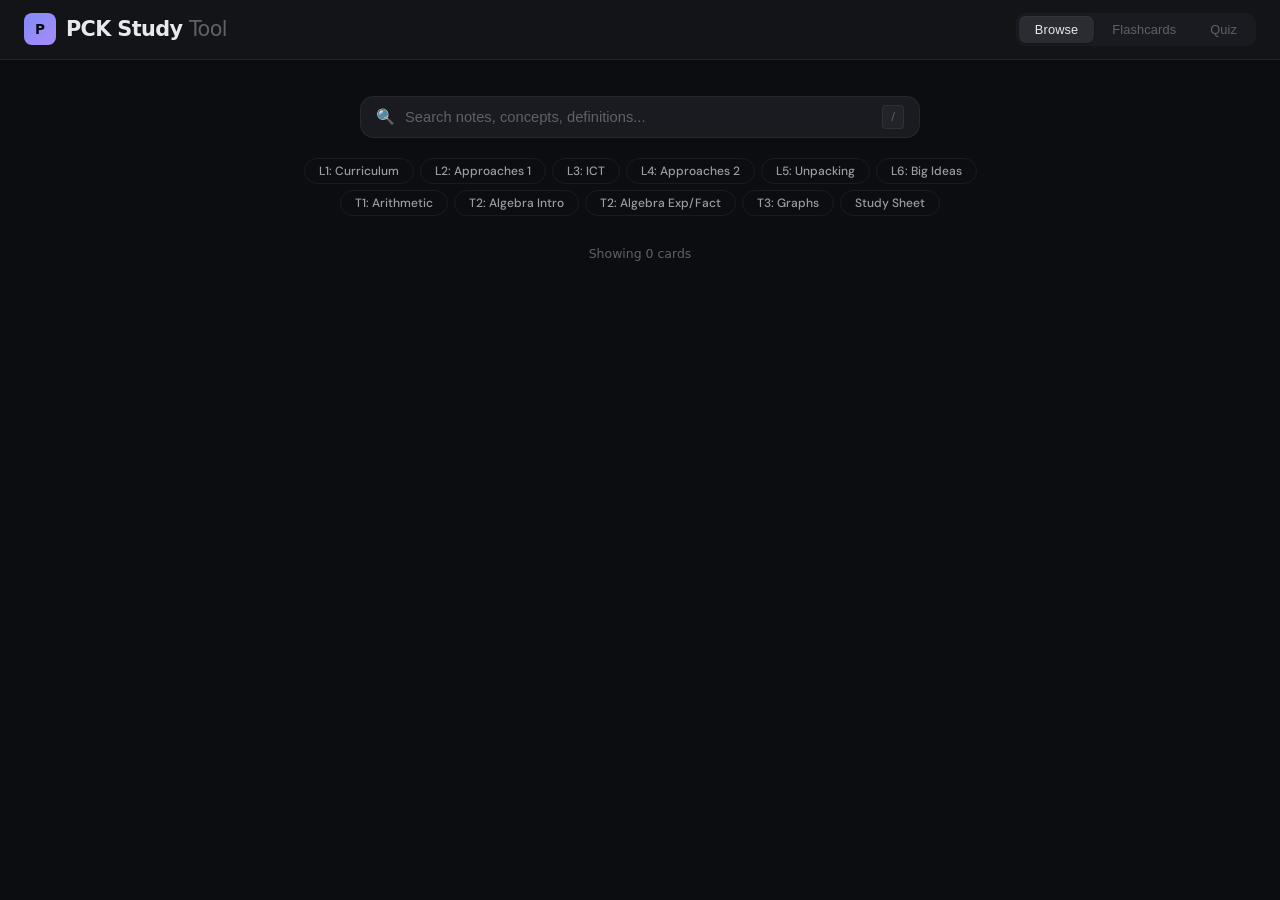
==== index.html @ 4c43a8db "Split mockup into file structure with app logic" ====
<!DOCTYPE html>
<html lang="en">
<head>
<meta charset="UTF-8">
<meta name="viewport" content="width=device-width, initial-scale=1.0">
<title>PCK Study Tool</title>
<link rel="preconnect" href="https://fonts.googleapis.com">
<link href="https://fonts.googleapis.com/css2?family=DM+Sans:opsz,wght@9..40,400;9..40,500;9..40,600&display=swap" rel="stylesheet">
<link rel="stylesheet" href="css/style.css">
</head>
<body>

<!-- NAV BAR -->
<nav class="nav">
  <div class="nav-title">
    <div class="logo-mark">P</div>
    <div class="title-text">PCK Study <span>Tool</span></div>
  </div>
  <div class="nav-tabs">
    <button class="nav-tab active" data-mode="browse">Browse</button>
    <button class="nav-tab" data-mode="flashcards">Flashcards</button>
    <button class="nav-tab" data-mode="quiz">Quiz</button>
  </div>
</nav>

<!-- MODE 1: BROWSE — Card Wall -->
<div id="mode-browse" class="browse active">
  <div class="search-wrap">
    <span class="search-icon">&#x1F50D;</span>
    <input type="text" class="search-input" id="browse-search" placeholder="Search notes, concepts, definitions...">
    <span class="search-hint">/</span>
  </div>

  <!-- Chapter tags -->
  <div class="tag-bar" id="chapter-tags"></div>
  <!-- Type tags -->
  <div class="tag-bar" id="type-tags"></div>

  <div class="results-count" id="results-count"></div>

  <div class="card-grid" id="card-grid"></div>
</div>

<!-- MODE 2: FLASHCARDS -->
<div id="mode-flashcards" class="flashcards">
  <div class="fc-header">
    <div class="fc-controls">
      <select id="fc-topic-filter">
        <option value="all">All Topics</option>
      </select>
      <span class="fc-counter" id="fc-counter"></span>
      <button class="btn-ghost" id="fc-shuffle">Shuffle</button>
    </div>
    <div class="fc-progress-bar"><div class="fc-progress-fill" id="fc-progress"></div></div>
  </div>

  <div class="fc-card" id="fc-card">
    <div class="fc-topic-tag" id="fc-topic-tag"></div>
    <div class="fc-front-text" id="fc-front"></div>
    <div class="fc-hint">click to flip</div>
    <div class="fc-back-text" id="fc-back"></div>
  </div>

  <div class="fc-nav">
    <button class="btn-secondary" id="fc-prev">&larr; Prev</button>
    <button class="btn-primary" id="fc-next">Next &rarr;</button>
  </div>
</div>

<!-- MODE 3: QUIZ -->
<div id="mode-quiz" class="quiz">
  <div class="quiz-header">
    <div class="quiz-controls">
      <select id="quiz-topic-filter">
        <option value="all">All Topics</option>
      </select>
      <span class="quiz-counter" id="quiz-counter"></span>
    </div>
    <div class="quiz-progress-bar"><div class="quiz-progress-fill" id="quiz-progress"></div></div>
  </div>

  <div id="quiz-area"></div>
</div>

<script src="js/notes-data.js"></script>
<script src="js/flashcard-data.js"></script>
<script src="js/quiz-data.js"></script>
<script src="js/app.js"></script>

</body>
</html>
---- css/style.css ----
:root {
  /* ── Surfaces (layered elevation) ── */
  --bg:            #0C0D10;
  --surface-0:     #131417;
  --surface-1:     #1A1B20;
  --surface-2:     #222329;
  --surface-3:     #2A2B33;

  /* ── Text ── */
  --text:          #E8E9ED;
  --text-secondary:#9B9DA5;
  --text-tertiary: #5F616A;

  /* ── Accent (soft indigo) ── */
  --accent:        #818CF8;
  --accent-dim:    rgba(129, 140, 248, 0.12);
  --accent-mid:    rgba(129, 140, 248, 0.25);
  --accent-glow:   rgba(129, 140, 248, 0.06);

  /* ── Semantic ── */
  --correct:       #34D399;
  --correct-dim:   rgba(52, 211, 153, 0.12);
  --wrong:         #F87171;
  --wrong-dim:     rgba(248, 113, 113, 0.12);
  --close:         #FBBF24;
  --close-dim:     rgba(251, 191, 36, 0.10);

  /* ── Borders ── */
  --border:        rgba(255, 255, 255, 0.06);
  --border-subtle: rgba(255, 255, 255, 0.04);

  /* ── Radius ── */
  --r-sm: 6px;
  --r-md: 10px;
  --r-lg: 14px;
}

* { margin: 0; padding: 0; box-sizing: border-box; }

body {
  font-family: -apple-system, BlinkMacSystemFont, "Segoe UI", system-ui, sans-serif;
  font-size: 15px;
  line-height: 1.6;
  color: var(--text);
  background: var(--bg);
  -webkit-font-smoothing: antialiased;
  -moz-osx-font-smoothing: grayscale;
}

::selection {
  background: var(--accent-mid);
  color: #fff;
}

/* ════════════════════════════════════════════ */
/* NAV                                          */
/* ════════════════════════════════════════════ */
.nav {
  height: 60px;
  background: var(--surface-0);
  border-bottom: 1px solid var(--border);
  display: flex;
  align-items: center;
  justify-content: space-between;
  padding: 0 24px;
  position: sticky;
  top: 0;
  z-index: 100;
  backdrop-filter: blur(12px);
  -webkit-backdrop-filter: blur(12px);
}
.nav-title {
  font-size: 1.3rem;
  font-weight: 700;
  color: var(--text);
  letter-spacing: -0.03em;
  display: flex;
  align-items: center;
  gap: 10px;
}
.nav-title .logo-mark {
  display: inline-flex;
  align-items: center;
  justify-content: center;
  width: 32px;
  height: 32px;
  background: linear-gradient(135deg, var(--accent), #A78BFA);
  border-radius: 8px;
  font-size: 0.85rem;
  font-weight: 700;
  color: #0C0D10;
  letter-spacing: 0;
  flex-shrink: 0;
}
.nav-title .title-text {
  color: var(--text);
}
.nav-title .title-text span {
  color: var(--text-tertiary);
  font-weight: 500;
}
.nav-tabs {
  display: flex;
  gap: 2px;
  background: var(--surface-1);
  border-radius: var(--r-md);
  padding: 3px;
}
.nav-tab {
  background: none;
  border: none;
  padding: 6px 16px;
  font-size: 0.8rem;
  font-weight: 500;
  color: var(--text-tertiary);
  cursor: pointer;
  border-radius: 7px;
  transition: all 0.2s ease;
  letter-spacing: 0.01em;
}
.nav-tab:hover {
  color: var(--text-secondary);
  background: var(--surface-2);
}
.nav-tab.active {
  color: var(--text);
  background: var(--surface-3);
  box-shadow: 0 1px 2px rgba(0,0,0,0.3), inset 0 1px 0 rgba(255,255,255,0.04);
}

/* ════════════════════════════════════════════ */
/* BROWSE — Card Wall                           */
/* ════════════════════════════════════════════ */
.browse {
  display: none;
  flex-direction: column;
  align-items: center;
  min-height: calc(100vh - 60px);
  overflow-y: auto;
  padding: 36px 24px 60px;
}
.browse.active { display: flex; }

/* Search */
.search-wrap {
  width: 100%;
  max-width: 560px;
  position: relative;
  margin-bottom: 20px;
}
.search-icon {
  position: absolute;
  left: 16px;
  top: 50%;
  transform: translateY(-50%);
  color: var(--text-tertiary);
  pointer-events: none;
  font-size: 0.95rem;
}
.search-input {
  width: 100%;
  padding: 12px 16px 12px 44px;
  background: var(--surface-1);
  border: 1px solid var(--border);
  border-radius: 14px;
  font-size: 0.92rem;
  color: var(--text);
  transition: border-color 0.2s, box-shadow 0.2s;
}
.search-input::placeholder { color: var(--text-tertiary); }
.search-input:focus {
  outline: none;
  border-color: var(--accent-mid);
  box-shadow: 0 0 0 3px var(--accent-dim), 0 4px 24px rgba(0,0,0,0.2);
}
.search-hint {
  position: absolute;
  right: 16px;
  top: 50%;
  transform: translateY(-50%);
  font-size: 0.7rem;
  color: var(--text-tertiary);
  background: var(--surface-2);
  padding: 2px 8px;
  border-radius: 4px;
  border: 1px solid var(--border);
  pointer-events: none;
}

/* Tag filters */
.tag-bar {
  display: flex;
  gap: 6px;
  flex-wrap: wrap;
  justify-content: center;
  max-width: 700px;
  margin-bottom: 8px;
}
.tag-pill {
  padding: 4px 14px;
  border-radius: 20px;
  font-family: 'DM Sans', -apple-system, BlinkMacSystemFont, "Segoe UI", system-ui, sans-serif;
  font-size: 0.75rem;
  font-weight: 500;
  cursor: pointer;
  transition: all 0.15s;
  border: 1px solid var(--border);
  background: transparent;
  color: var(--text-secondary);
}
.tag-pill:hover {
  border-color: rgba(255,255,255,0.12);
  background: var(--surface-2);
  color: var(--text);
}
.tag-pill.active {
  border-color: transparent;
}
/* Topic tag colors */
.tag-pill[data-color="indigo"].active  { background: rgba(129,140,248,0.15); color: #A5B4FC; border-color: rgba(129,140,248,0.3); }
.tag-pill[data-color="cyan"].active    { background: rgba(34,211,238,0.12);  color: #67E8F9; border-color: rgba(34,211,238,0.3); }
.tag-pill[data-color="amber"].active   { background: rgba(251,191,36,0.1);   color: #FCD34D; border-color: rgba(251,191,36,0.3); }
.tag-pill[data-color="rose"].active    { background: rgba(251,113,133,0.12); color: #FDA4AF; border-color: rgba(251,113,133,0.3); }
.tag-pill[data-color="emerald"].active { background: rgba(52,211,153,0.12);  color: #6EE7B7; border-color: rgba(52,211,153,0.3); }
.tag-pill[data-color="violet"].active  { background: rgba(167,139,250,0.12); color: #C4B5FD; border-color: rgba(167,139,250,0.3); }
.tag-pill[data-color="orange"].active  { background: rgba(251,146,60,0.12);  color: #FDBA74; border-color: rgba(251,146,60,0.3); }
.tag-pill[data-color="teal"].active    { background: rgba(45,212,191,0.12);  color: #5EEAD4; border-color: rgba(45,212,191,0.3); }
.tag-pill[data-color="pink"].active    { background: rgba(244,114,182,0.12); color: #F9A8D4; border-color: rgba(244,114,182,0.3); }
.tag-pill[data-color="sky"].active     { background: rgba(56,189,248,0.12);  color: #7DD3FC; border-color: rgba(56,189,248,0.3); }
.tag-pill[data-color="slate"].active   { background: rgba(148,163,184,0.12); color: #CBD5E1; border-color: rgba(148,163,184,0.3); }
/* Type tag colors (neutral) */
.tag-pill[data-type].active {
  background: var(--surface-3);
  color: var(--text);
  border-color: rgba(255,255,255,0.1);
}

.results-count {
  font-size: 0.78rem;
  color: var(--text-tertiary);
  margin: 12px 0 20px;
  text-align: center;
}

/* Card grid — masonry bento (uniform width, variable height) */
.card-grid {
  columns: 2;
  column-gap: 16px;
  width: 100%;
  max-width: 900px;
}
.card-grid .browse-card {
  break-inside: avoid;
  margin-bottom: 16px;
}

@media (max-width: 640px) {
  .card-grid { columns: 1; }
}
@media (min-width: 1100px) {
  .card-grid { columns: 3; max-width: 1100px; }
}

/* Base card */
.browse-card {
  background: var(--surface-1);
  border: 1px solid var(--border);
  border-radius: 14px;
  overflow: hidden;
  transition: all 0.2s ease;
  cursor: default;
}
.browse-card:hover {
  border-color: rgba(255,255,255,0.1);
  box-shadow: 0 4px 20px rgba(0,0,0,0.25);
  transform: translateY(-2px);
}

/* Colored title bar */
.card-header {
  display: flex;
  align-items: center;
  justify-content: space-between;
  gap: 8px;
  padding: 10px 18px;
}
.card-header-title {
  font-family: 'DM Sans', -apple-system, BlinkMacSystemFont, "Segoe UI", system-ui, sans-serif;
  font-size: 0.82rem;
  font-weight: 600;
  line-height: 1.3;
  letter-spacing: -0.01em;
}
.card-header-type {
  font-family: 'DM Sans', -apple-system, BlinkMacSystemFont, "Segoe UI", system-ui, sans-serif;
  font-size: 0.6rem;
  font-weight: 600;
  text-transform: uppercase;
  letter-spacing: 0.05em;
  white-space: nowrap;
  opacity: 0.7;
}

/* Topic header colors */
.card-header.hdr-indigo  { background: rgba(129,140,248,0.12); }
.card-header.hdr-indigo .card-header-title  { color: #C7D2FE; }
.card-header.hdr-indigo .card-header-type   { color: #A5B4FC; }

.card-header.hdr-cyan    { background: rgba(34,211,238,0.10); }
.card-header.hdr-cyan .card-header-title    { color: #CFFAFE; }
.card-header.hdr-cyan .card-header-type     { color: #67E8F9; }

.card-header.hdr-amber   { background: rgba(251,191,36,0.08); }
.card-header.hdr-amber .card-header-title   { color: #FEF3C7; }
.card-header.hdr-amber .card-header-type    { color: #FCD34D; }

.card-header.hdr-rose    { background: rgba(251,113,133,0.10); }
.card-header.hdr-rose .card-header-title    { color: #FFE4E6; }
.card-header.hdr-rose .card-header-type     { color: #FDA4AF; }

.card-header.hdr-emerald { background: rgba(52,211,153,0.10); }
.card-header.hdr-emerald .card-header-title { color: #D1FAE5; }
.card-header.hdr-emerald .card-header-type  { color: #6EE7B7; }

.card-header.hdr-violet  { background: rgba(167,139,250,0.10); }
.card-header.hdr-violet .card-header-title  { color: #EDE9FE; }
.card-header.hdr-violet .card-header-type   { color: #C4B5FD; }

.card-header.hdr-orange  { background: rgba(251,146,60,0.10); }
.card-header.hdr-orange .card-header-title  { color: #FED7AA; }
.card-header.hdr-orange .card-header-type   { color: #FDBA74; }

.card-header.hdr-teal    { background: rgba(45,212,191,0.10); }
.card-header.hdr-teal .card-header-title    { color: #CCFBF1; }
.card-header.hdr-teal .card-header-type     { color: #5EEAD4; }

.card-header.hdr-pink    { background: rgba(244,114,182,0.10); }
.card-header.hdr-pink .card-header-title    { color: #FCE7F3; }
.card-header.hdr-pink .card-header-type     { color: #F9A8D4; }

.card-header.hdr-sky     { background: rgba(56,189,248,0.10); }
.card-header.hdr-sky .card-header-title     { color: #E0F2FE; }
.card-header.hdr-sky .card-header-type      { color: #7DD3FC; }

.card-header.hdr-slate   { background: rgba(148,163,184,0.08); }
.card-header.hdr-slate .card-header-title   { color: #E2E8F0; }
.card-header.hdr-slate .card-header-type    { color: #CBD5E1; }

/* Card body area */
.card-content {
  padding: 16px 18px 18px;
}

/* Card body text */
.card-body {
  font-size: 0.84rem;
  color: var(--text-secondary);
  line-height: 1.65;
}
.card-body strong { color: var(--text); }

/* ── Card type: Definition ── */
.card-term {
  font-size: 0.84rem;
  color: var(--text-secondary);
  line-height: 1.65;
}
.card-term strong { color: var(--text); }

/* ── Card type: Comparison ── */
.card-comparison {
  display: grid;
  grid-template-columns: 1fr 1fr;
  gap: 0;
  margin-top: 10px;
  border: 1px solid var(--border);
  border-radius: var(--r-sm);
  overflow: hidden;
}
.card-compare-col {
  padding: 12px;
  font-size: 0.8rem;
  color: var(--text-secondary);
  line-height: 1.5;
}
.card-compare-col:first-child {
  border-right: 1px solid var(--border);
}
.card-compare-label {
  font-size: 0.68rem;
  font-weight: 600;
  text-transform: uppercase;
  letter-spacing: 0.05em;
  margin-bottom: 6px;
}

/* ── Card type: List ── */
.card-list {
  list-style: none;
  margin: 0;
  padding: 0;
}
.card-list li {
  font-size: 0.84rem;
  color: var(--text-secondary);
  line-height: 1.5;
  padding: 5px 0 5px 16px;
  position: relative;
}
.card-list li::before {
  content: '';
  position: absolute;
  left: 0;
  top: 12px;
  width: 5px;
  height: 5px;
  border-radius: 50%;
  background: var(--text-tertiary);
}
.card-list li strong { color: var(--text); }

/* ── Card type: Table ── */
.card-table {
  width: 100%;
  border-collapse: separate;
  border-spacing: 0;
  border: 1px solid var(--border);
  border-radius: var(--r-sm);
  overflow: hidden;
  margin-top: 10px;
}
.card-table th, .card-table td {
  padding: 8px 12px;
  font-size: 0.78rem;
  text-align: left;
  border-bottom: 1px solid var(--border);
}
.card-table th {
  background: var(--surface-2);
  color: var(--text);
  font-weight: 600;
  font-size: 0.7rem;
  text-transform: uppercase;
  letter-spacing: 0.04em;
}
.card-table td {
  color: var(--text-secondary);
  background: var(--surface-1);
}
.card-table tr:last-child td { border-bottom: none; }

/* ── Card type: Misconception ── */
.card-misconception-label {
  font-size: 0.7rem;
  font-weight: 600;
  text-transform: uppercase;
  letter-spacing: 0.05em;
  color: var(--wrong);
  margin-bottom: 8px;
}
.card-correction {
  margin-top: 10px;
  padding-top: 10px;
  border-top: 1px solid var(--border);
  font-size: 0.84rem;
  color: var(--correct);
  line-height: 1.5;
}
.card-correction::before {
  content: 'Actually: ';
  font-weight: 600;
}

@media (max-width: 640px) {
  .card-comparison { grid-template-columns: 1fr; }
  .card-compare-col:first-child { border-right: none; border-bottom: 1px solid var(--border); }
}

/* ════════════════════════════════════════════ */
/* FLASHCARDS                                   */
/* ════════════════════════════════════════════ */
.flashcards {
  display: none;
  flex-direction: column;
  align-items: center;
  padding: 48px 24px;
  min-height: calc(100vh - 60px);
  background: radial-gradient(ellipse 80% 50% at 50% -10%, rgba(129, 140, 248, 0.06), transparent);
}
.flashcards.active { display: flex; }

.fc-header {
  width: 100%;
  max-width: 520px;
  margin-bottom: 32px;
}
.fc-controls {
  display: flex;
  align-items: center;
  justify-content: space-between;
  width: 100%;
  gap: 12px;
  margin-bottom: 12px;
}
.fc-progress-bar {
  width: 100%;
  height: 3px;
  background: var(--surface-2);
  border-radius: 3px;
  overflow: hidden;
}
.fc-progress-fill {
  height: 100%;
  width: 0%;
  background: linear-gradient(90deg, var(--accent), #A78BFA);
  border-radius: 3px;
  transition: width 0.3s ease;
}

/* Shared form controls */
select, .quiz-sa-input {
  appearance: none;
  -webkit-appearance: none;
  padding: 7px 32px 7px 12px;
  border: 1px solid var(--border);
  border-radius: var(--r-sm);
  font-size: 0.82rem;
  color: var(--text-secondary);
  background: var(--surface-1);
  background-image: url("data:image/svg+xml,%3Csvg width='10' height='6' viewBox='0 0 10 6' fill='none' xmlns='http://www.w3.org/2000/svg'%3E%3Cpath d='M1 1L5 5L9 1' stroke='%235F616A' stroke-width='1.5' stroke-linecap='round' stroke-linejoin='round'/%3E%3C/svg%3E");
  background-repeat: no-repeat;
  background-position: right 10px center;
  cursor: pointer;
  transition: border-color 0.15s;
}
select:hover, select:focus { border-color: var(--accent-mid); outline: none; }

.fc-counter {
  font-size: 0.8rem;
  color: var(--text-tertiary);
  font-variant-numeric: tabular-nums;
}

.btn-ghost {
  background: transparent;
  color: var(--text-secondary);
  border: 1px solid var(--border);
  padding: 6px 16px;
  border-radius: 20px;
  font-size: 0.78rem;
  font-weight: 500;
  cursor: pointer;
  transition: all 0.15s;
}
.btn-ghost:hover {
  color: var(--text);
  border-color: rgba(255,255,255,0.12);
  background: var(--surface-2);
}

.fc-card {
  width: 100%;
  max-width: 520px;
  min-height: 280px;
  background: linear-gradient(145deg, var(--surface-1) 0%, var(--surface-2) 100%);
  border: 1px solid var(--border);
  border-radius: 18px;
  box-shadow:
    0 8px 32px rgba(0,0,0,0.35),
    0 0 0 1px rgba(255,255,255,0.03) inset;
  display: flex;
  flex-direction: column;
  align-items: center;
  justify-content: center;
  padding: 48px 36px;
  cursor: pointer;
  transition: all 0.25s ease;
  position: relative;
  overflow: hidden;
}
.fc-card::before {
  content: '';
  position: absolute;
  top: 0;
  left: 0;
  right: 0;
  height: 1px;
  background: linear-gradient(90deg, transparent, rgba(129, 140, 248, 0.3), transparent);
  opacity: 0;
  transition: opacity 0.25s;
}
.fc-card:hover::before { opacity: 1; }
.fc-card:hover {
  border-color: rgba(129, 140, 248, 0.2);
  box-shadow:
    0 12px 48px rgba(0,0,0,0.4),
    0 0 80px rgba(129, 140, 248, 0.05),
    0 0 0 1px rgba(129, 140, 248, 0.08) inset;
  transform: translateY(-2px);
}
.fc-topic-tag {
  position: absolute;
  top: 18px;
  left: 24px;
  font-size: 0.65rem;
  font-weight: 600;
  text-transform: uppercase;
  letter-spacing: 0.06em;
  color: var(--accent);
  background: var(--accent-dim);
  padding: 3px 10px;
  border-radius: 20px;
}
.fc-front-text {
  font-size: 1.25rem;
  font-weight: 600;
  text-align: center;
  letter-spacing: -0.02em;
  line-height: 1.5;
  color: var(--text);
}
.fc-hint {
  font-size: 0.72rem;
  color: var(--text-tertiary);
  position: absolute;
  bottom: 20px;
  letter-spacing: 0.04em;
  text-transform: uppercase;
  font-weight: 500;
}
.fc-back-text {
  font-size: 0.92rem;
  text-align: left;
  line-height: 1.7;
  color: var(--text-secondary);
  display: none;
}
.fc-back-text strong { color: var(--text); }
.fc-card.flipped .fc-front-text { display: none; }
.fc-card.flipped .fc-hint { display: none; }
.fc-card.flipped .fc-back-text { display: block; }
.fc-card.flipped {
  background: linear-gradient(145deg, var(--surface-2) 0%, var(--surface-1) 100%);
}
.fc-card.flipped .fc-topic-tag {
  background: var(--surface-3);
  color: var(--text-secondary);
}

.fc-nav {
  display: flex;
  gap: 10px;
  margin-top: 32px;
  align-items: center;
}
.fc-nav-dot {
  width: 6px;
  height: 6px;
  border-radius: 50%;
  background: var(--surface-3);
}

.btn-primary {
  background: transparent;
  color: var(--accent);
  border: 1px solid var(--accent);
  padding: 9px 24px;
  border-radius: 20px;
  font-size: 0.82rem;
  font-weight: 600;
  cursor: pointer;
  transition: all 0.2s ease;
  letter-spacing: 0.01em;
  position: relative;
}
.btn-primary:hover {
  background: var(--accent-dim);
  box-shadow: 0 0 20px rgba(129, 140, 248, 0.15);
}
.btn-primary:active {
  transform: scale(0.97);
}

.btn-secondary {
  background: transparent;
  color: var(--text-secondary);
  border: 1px solid var(--border);
  padding: 9px 24px;
  border-radius: 20px;
  font-size: 0.82rem;
  font-weight: 500;
  cursor: pointer;
  transition: all 0.15s;
}
.btn-secondary:hover {
  color: var(--text);
  border-color: rgba(255,255,255,0.15);
  background: var(--surface-2);
}

/* Focus rings */
.btn-primary:focus-visible, .btn-secondary:focus-visible,
.btn-ghost:focus-visible, .nav-tab:focus-visible {
  outline: 2px solid var(--accent);
  outline-offset: 2px;
}

/* ════════════════════════════════════════════ */
/* QUIZ                                         */
/* ════════════════════════════════════════════ */
.quiz {
  display: none;
  flex-direction: column;
  align-items: center;
  padding: 48px 24px;
  min-height: calc(100vh - 60px);
  background: radial-gradient(ellipse 80% 50% at 50% -10%, rgba(167, 139, 250, 0.05), transparent);
}
.quiz.active { display: flex; }

.quiz-header {
  width: 100%;
  max-width: 620px;
  margin-bottom: 28px;
}
.quiz-controls {
  display: flex;
  align-items: center;
  justify-content: space-between;
  width: 100%;
  margin-bottom: 12px;
}
.quiz-counter {
  font-size: 0.8rem;
  color: var(--text-tertiary);
  font-variant-numeric: tabular-nums;
}
.quiz-progress-bar {
  width: 100%;
  height: 3px;
  background: var(--surface-2);
  border-radius: 3px;
  overflow: hidden;
}
.quiz-progress-fill {
  height: 100%;
  width: 0%;
  background: linear-gradient(90deg, #A78BFA, var(--accent));
  border-radius: 3px;
  transition: width 0.3s ease;
}

.quiz-card {
  width: 100%;
  max-width: 620px;
  background: linear-gradient(145deg, var(--surface-1) 0%, rgba(34, 35, 41, 0.6) 100%);
  border: 1px solid var(--border);
  border-radius: 18px;
  box-shadow: 0 8px 32px rgba(0,0,0,0.3);
  padding: 36px;
  position: relative;
  overflow: hidden;
}
.quiz-card::before {
  content: '';
  position: absolute;
  top: 0;
  left: 0;
  right: 0;
  height: 1px;
  background: linear-gradient(90deg, transparent, rgba(167, 139, 250, 0.25), transparent);
}
.quiz-q-number {
  font-size: 0.7rem;
  font-weight: 600;
  text-transform: uppercase;
  letter-spacing: 0.06em;
  color: var(--accent);
  margin-bottom: 12px;
}
.quiz-question {
  font-size: 1.1rem;
  font-weight: 600;
  margin-bottom: 28px;
  line-height: 1.6;
  letter-spacing: -0.02em;
  color: var(--text);
}

.quiz-option {
  display: flex;
  align-items: flex-start;
  gap: 14px;
  padding: 14px 18px;
  margin-bottom: 8px;
  border: 1px solid var(--border);
  border-radius: 12px;
  cursor: pointer;
  font-size: 0.88rem;
  color: var(--text-secondary);
  transition: all 0.2s ease;
  line-height: 1.5;
  background: rgba(255,255,255,0.01);
}
.quiz-option:hover {
  background: var(--surface-2);
  border-color: rgba(255,255,255,0.1);
  color: var(--text);
  transform: translateX(4px);
}
.quiz-option .opt-letter {
  font-size: 0.75rem;
  font-weight: 600;
  color: var(--text-tertiary);
  min-width: 20px;
  height: 20px;
  display: flex;
  align-items: center;
  justify-content: center;
  border: 1.5px solid var(--text-tertiary);
  border-radius: 5px;
  flex-shrink: 0;
  margin-top: 1px;
  transition: all 0.15s;
}
.quiz-option:hover .opt-letter {
  border-color: var(--accent);
  color: var(--accent);
}
.quiz-option input[type="radio"] {
  display: none;
}

.quiz-option.selected {
  background: var(--accent-dim);
  border-color: rgba(129, 140, 248, 0.3);
  color: var(--text);
}
.quiz-option.selected .opt-letter {
  border-color: var(--accent);
  background: var(--accent);
  color: #0C0D10;
}

.quiz-option.correct-answer {
  background: var(--correct-dim);
  border-color: rgba(52, 211, 153, 0.3);
  color: var(--correct);
}
.quiz-option.correct-answer .opt-letter {
  border-color: var(--correct);
  background: var(--correct);
  color: #0C0D10;
}
.quiz-option.wrong-answer {
  background: var(--wrong-dim);
  border-color: rgba(248, 113, 113, 0.3);
  color: var(--wrong);
}
.quiz-option.wrong-answer .opt-letter {
  border-color: var(--wrong);
  background: var(--wrong);
  color: #0C0D10;
}
.quiz-option.dimmed {
  opacity: 0.3;
  pointer-events: none;
}

/* Short answer input */
.quiz-sa-input {
  width: 100%;
  max-width: 400px;
  padding: 10px 14px;
  background-image: none;
  font-size: 0.92rem;
  color: var(--text);
}
.quiz-sa-input:focus {
  border-color: var(--accent);
  box-shadow: 0 0 0 3px var(--accent-dim);
  outline: none;
}
.quiz-sa-input:disabled {
  background: var(--surface-2);
  color: var(--text-secondary);
}
.quiz-sa-row {
  display: flex;
  gap: 10px;
  align-items: center;
  margin-bottom: 8px;
}

.quiz-submit { margin-top: 20px; float: right; }

/* Feedback panels */
.feedback {
  margin-top: 20px;
  padding: 16px 20px;
  border-radius: 12px;
  font-size: 0.85rem;
  line-height: 1.6;
  color: var(--text-secondary);
}
.feedback-correct {
  border-left: 3px solid var(--correct);
  background: var(--correct-dim);
}
.feedback-wrong {
  border-left: 3px solid var(--wrong);
  background: var(--wrong-dim);
}
.feedback-close {
  border-left: 3px solid var(--close);
  background: var(--close-dim);
}
.feedback-label {
  font-weight: 600;
  margin-bottom: 4px;
  font-size: 0.88rem;
}
.feedback-correct .feedback-label { color: var(--correct); }
.feedback-wrong .feedback-label { color: var(--wrong); }
.feedback-close .feedback-label { color: var(--close); }

.quiz-next { margin-top: 16px; float: right; }

/* Score summary */
.score-summary {
  text-align: center;
  padding: 56px 40px;
  width: 100%;
  max-width: 480px;
  background: linear-gradient(145deg, var(--surface-1) 0%, var(--surface-2) 100%);
  border: 1px solid var(--border);
  border-radius: 18px;
  box-shadow: 0 8px 32px rgba(0,0,0,0.3);
  position: relative;
  overflow: hidden;
}
.score-summary::before {
  content: '';
  position: absolute;
  top: 0;
  left: 0;
  right: 0;
  height: 1px;
  background: linear-gradient(90deg, transparent, rgba(129, 140, 248, 0.3), transparent);
}
.score-summary h2 {
  font-size: 0.85rem;
  font-weight: 500;
  margin-bottom: 20px;
  color: var(--text-tertiary);
  text-transform: uppercase;
  letter-spacing: 0.08em;
}
.score-big {
  font-size: 3.5rem;
  font-weight: 700;
  background: linear-gradient(135deg, var(--accent), #C4B5FD);
  -webkit-background-clip: text;
  -webkit-text-fill-color: transparent;
  background-clip: text;
  letter-spacing: -0.04em;
  line-height: 1;
}
.score-pct {
  font-size: 1.2rem;
  color: var(--text-tertiary);
  margin: 8px 0 36px;
  font-weight: 600;
}
.score-actions {
  display: flex;
  gap: 10px;
  justify-content: center;
}

/* ════════════════════════════════════════════ */
/* MOBILE                                       */
/* ════════════════════════════════════════════ */
@media (max-width: 768px) {
  .nav { padding: 0 16px; }
  .nav-title { font-size: 1rem; }
  .nav-title .logo-mark { width: 26px; height: 26px; font-size: 0.75rem; border-radius: 6px; }
  .nav-tabs { padding: 2px; }
  .nav-tab { padding: 5px 10px; font-size: 0.75rem; }

  .fc-card { min-height: 200px; padding: 28px 20px; }
  .fc-controls { flex-wrap: wrap; }
  .quiz-card { padding: 24px 20px; }
  .quiz-sa-input { max-width: 100%; }
}

/* Custom scrollbar */
::-webkit-scrollbar { width: 6px; }
::-webkit-scrollbar-track { background: transparent; }
::-webkit-scrollbar-thumb { background: var(--surface-3); border-radius: 3px; }
::-webkit-scrollbar-thumb:hover { background: var(--text-tertiary); }
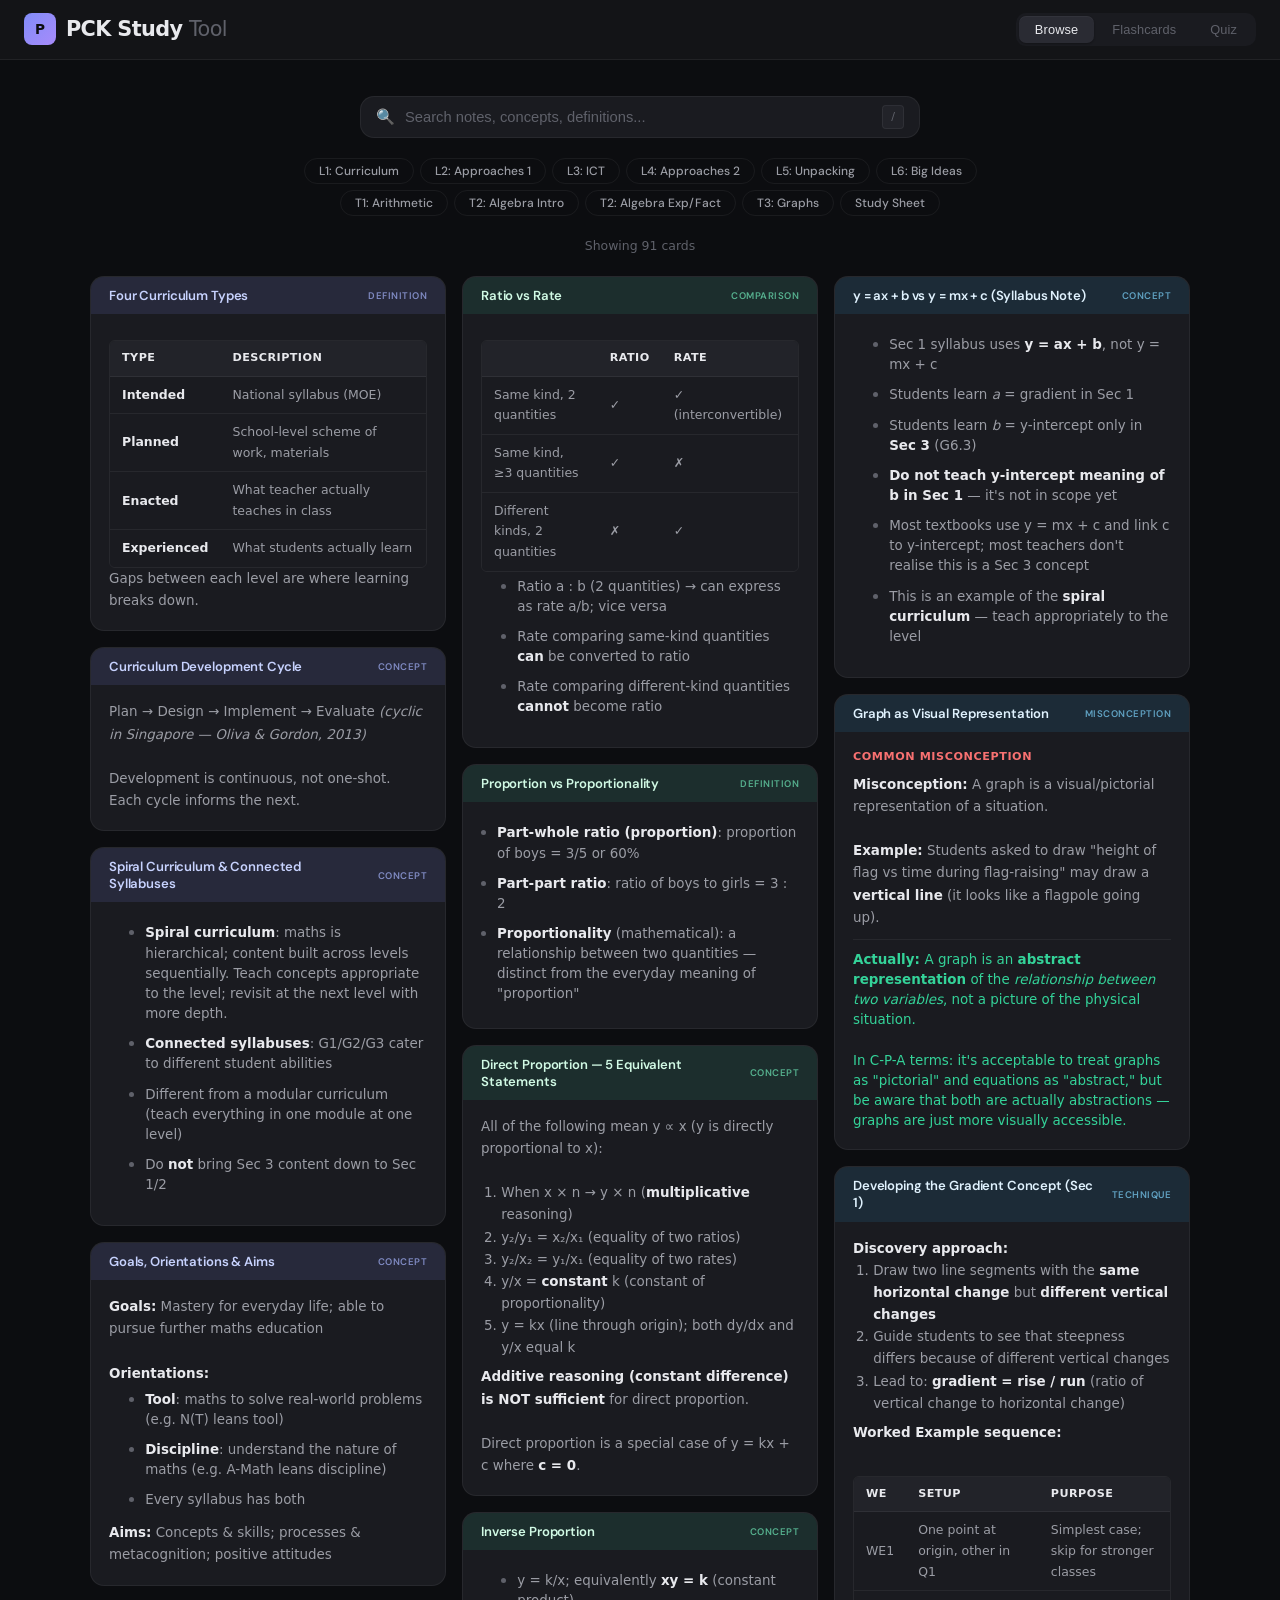
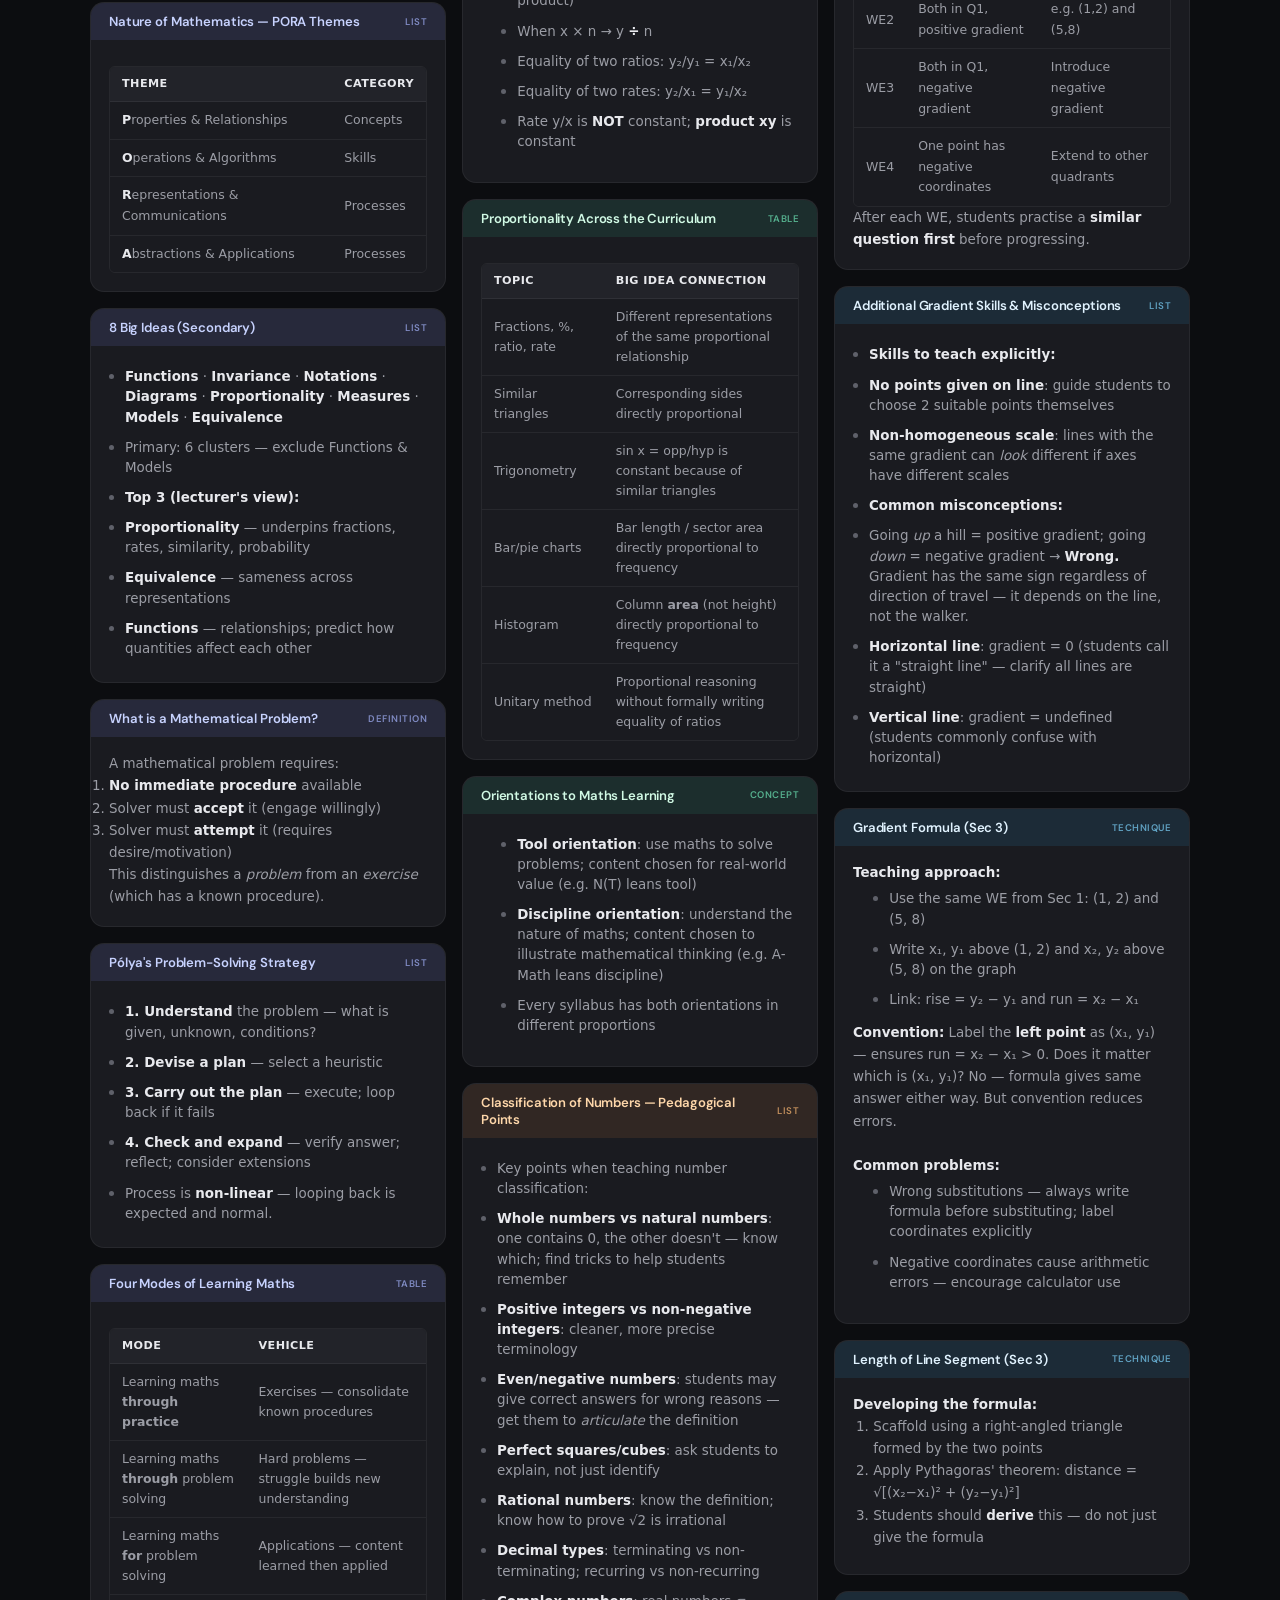
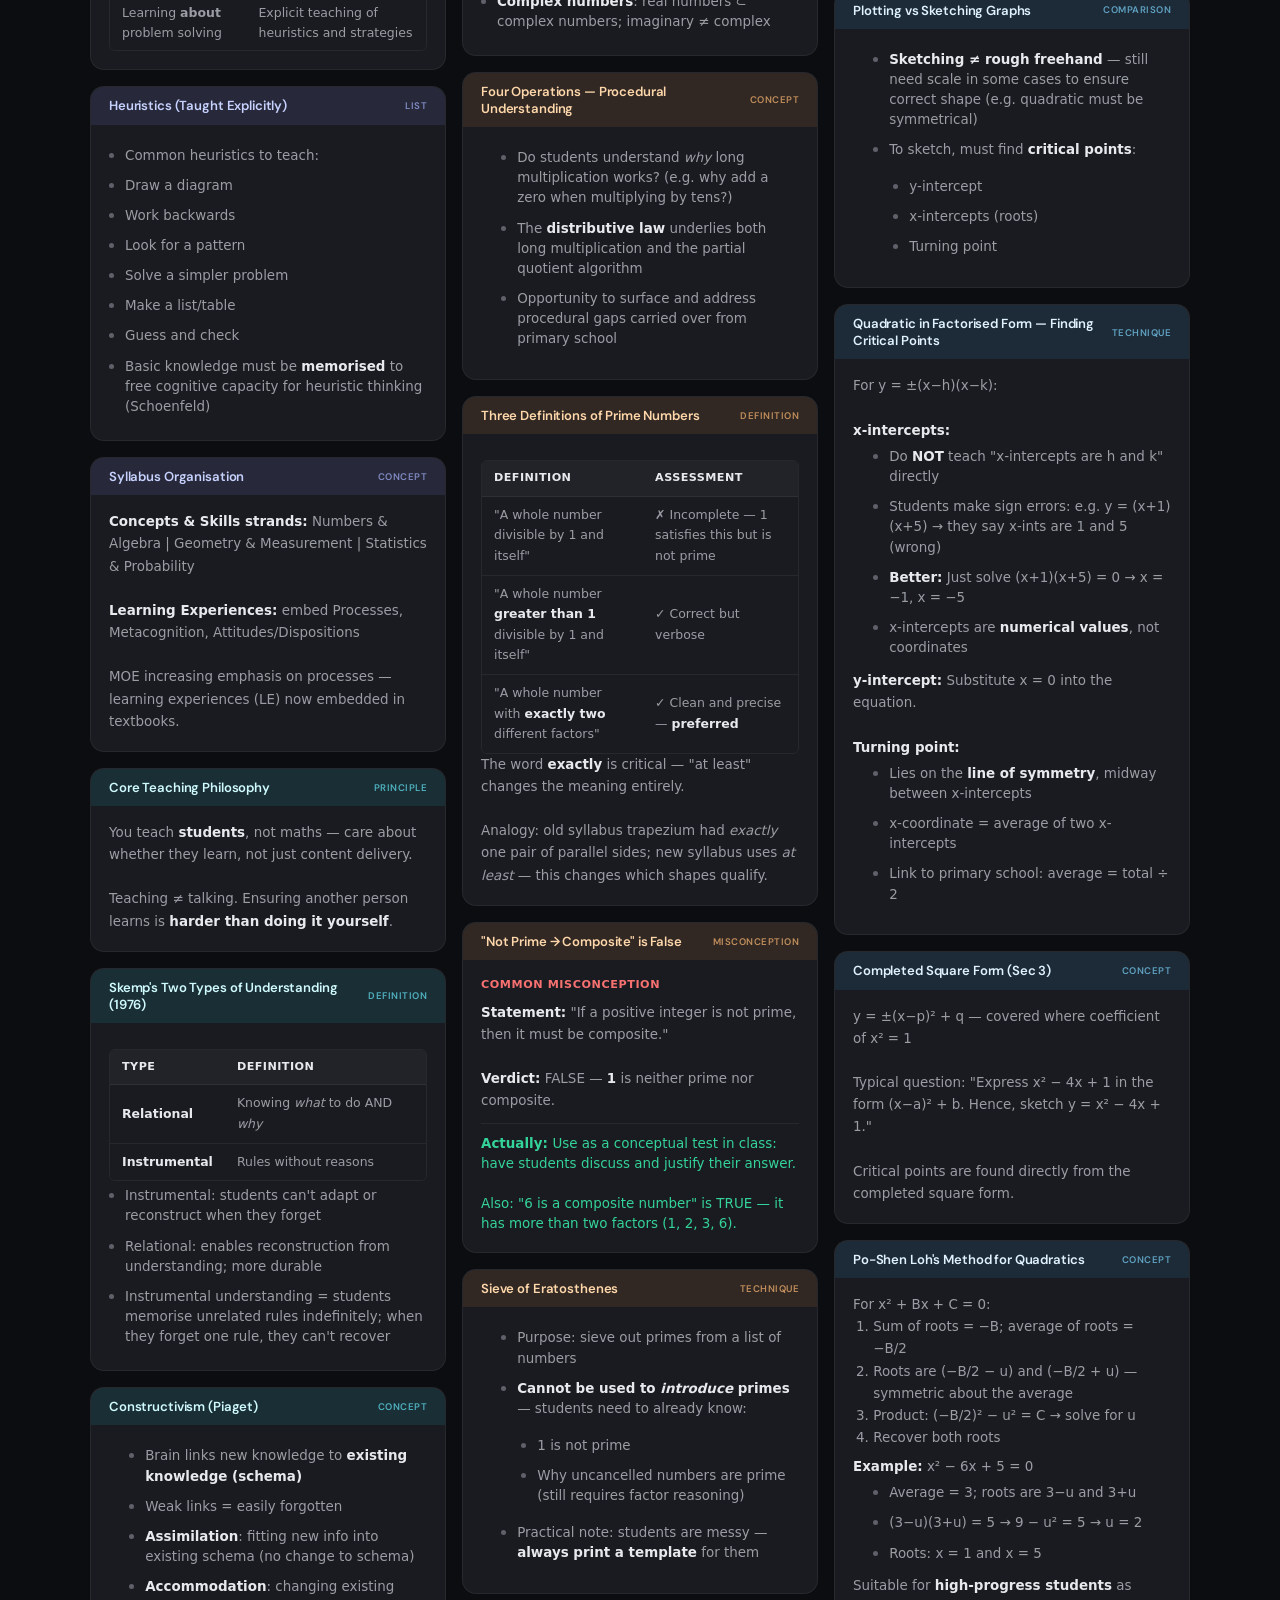
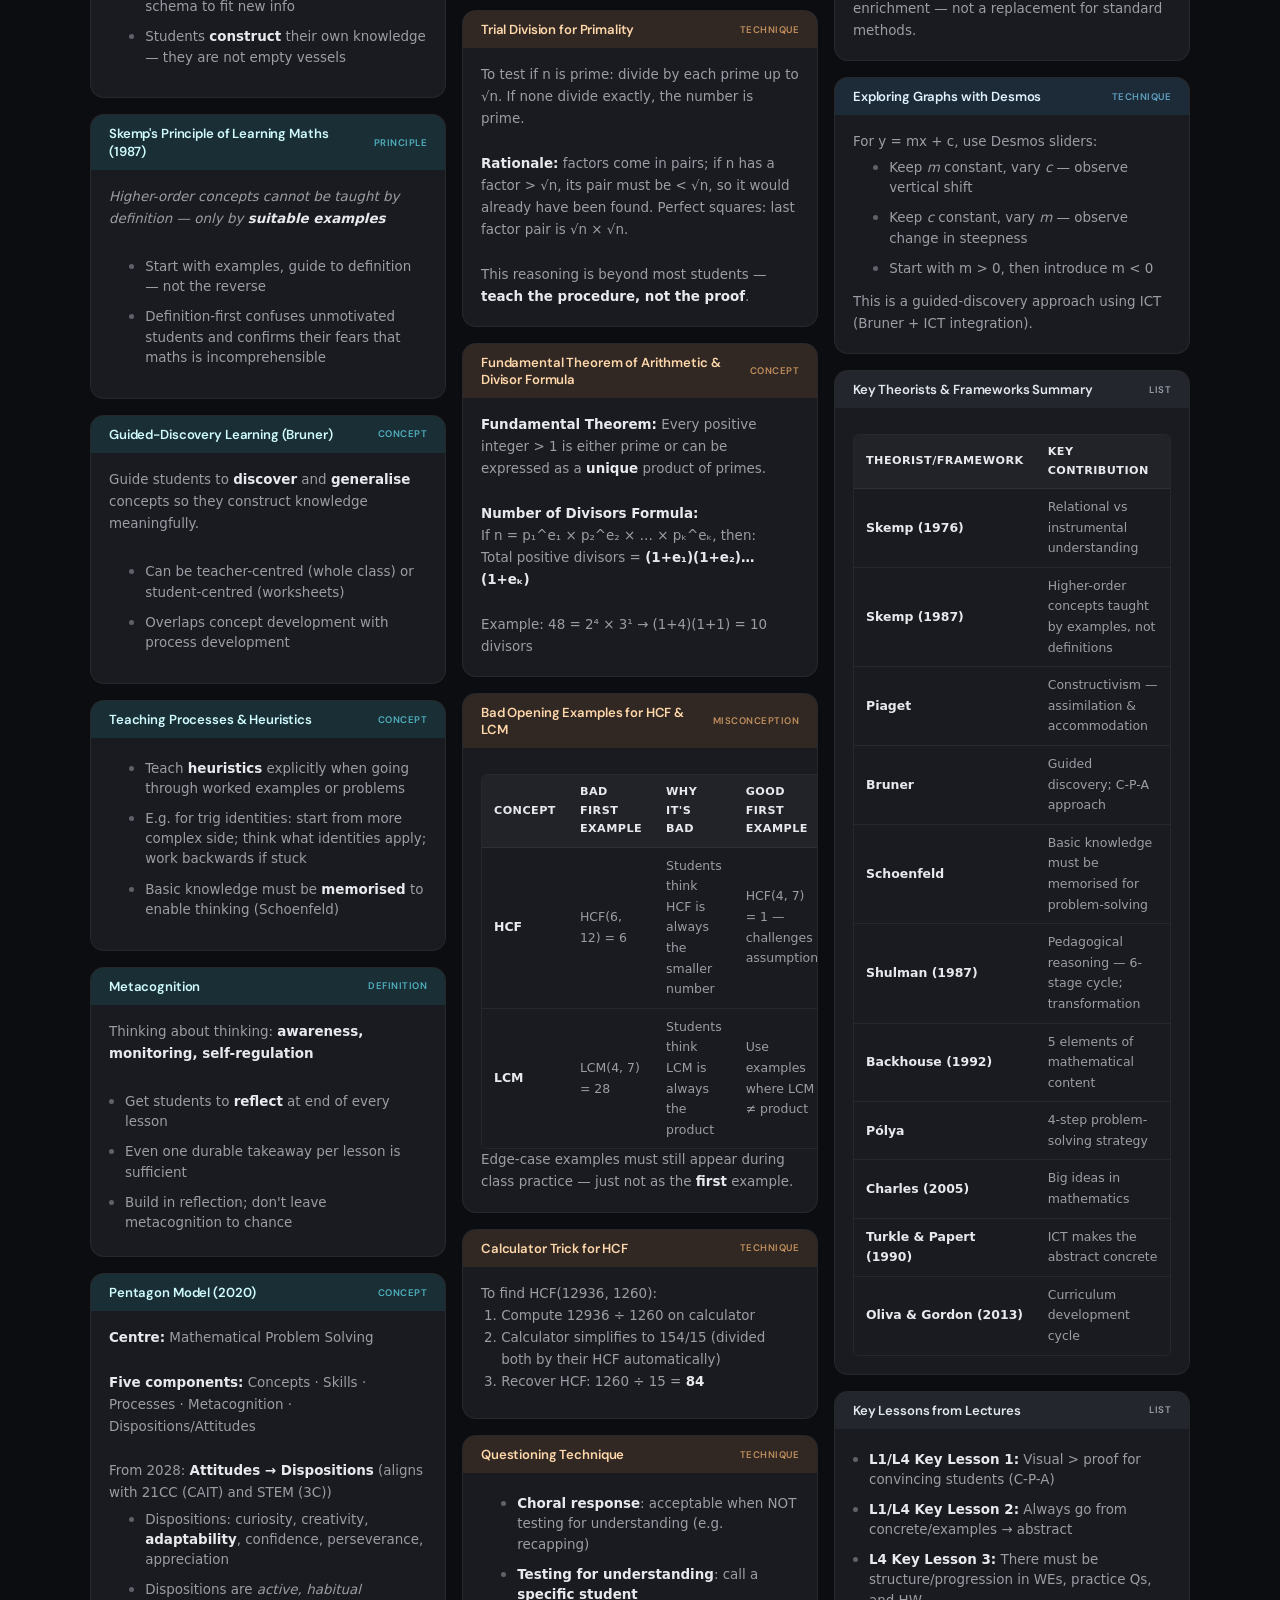
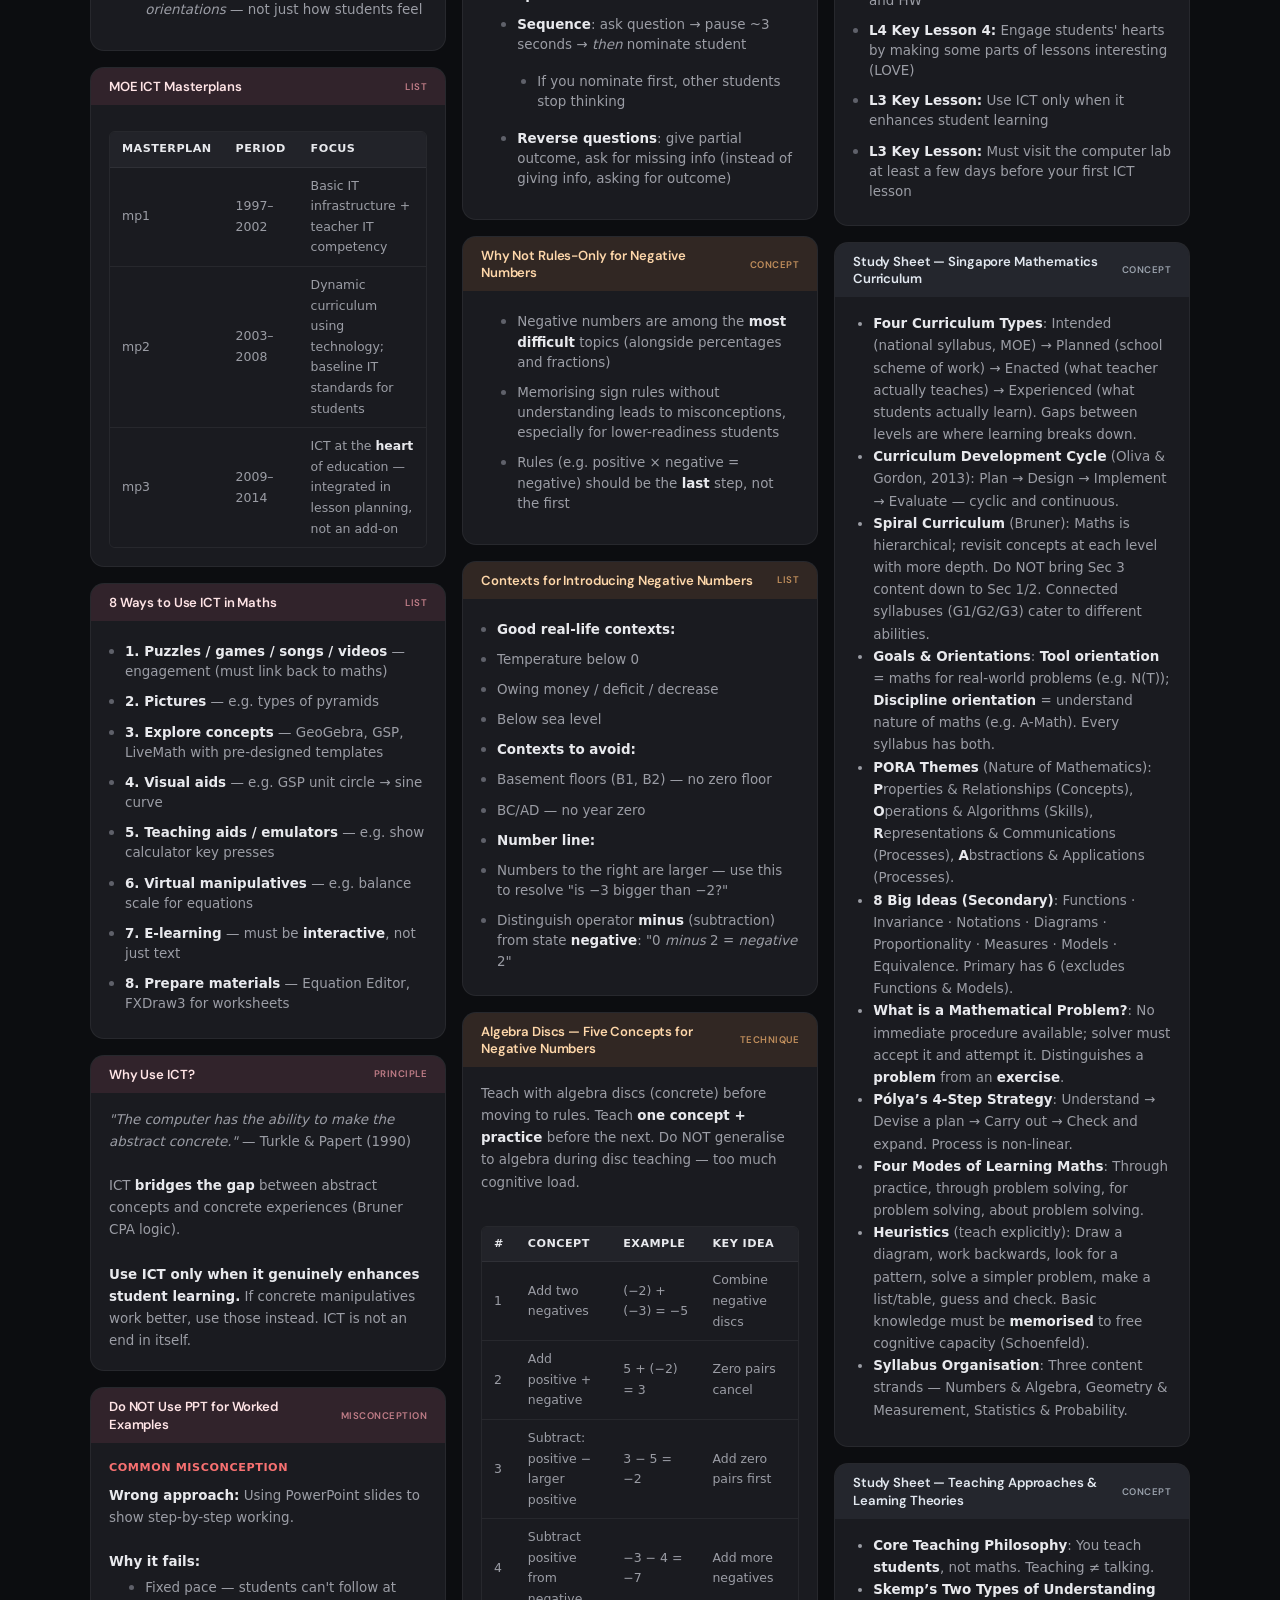
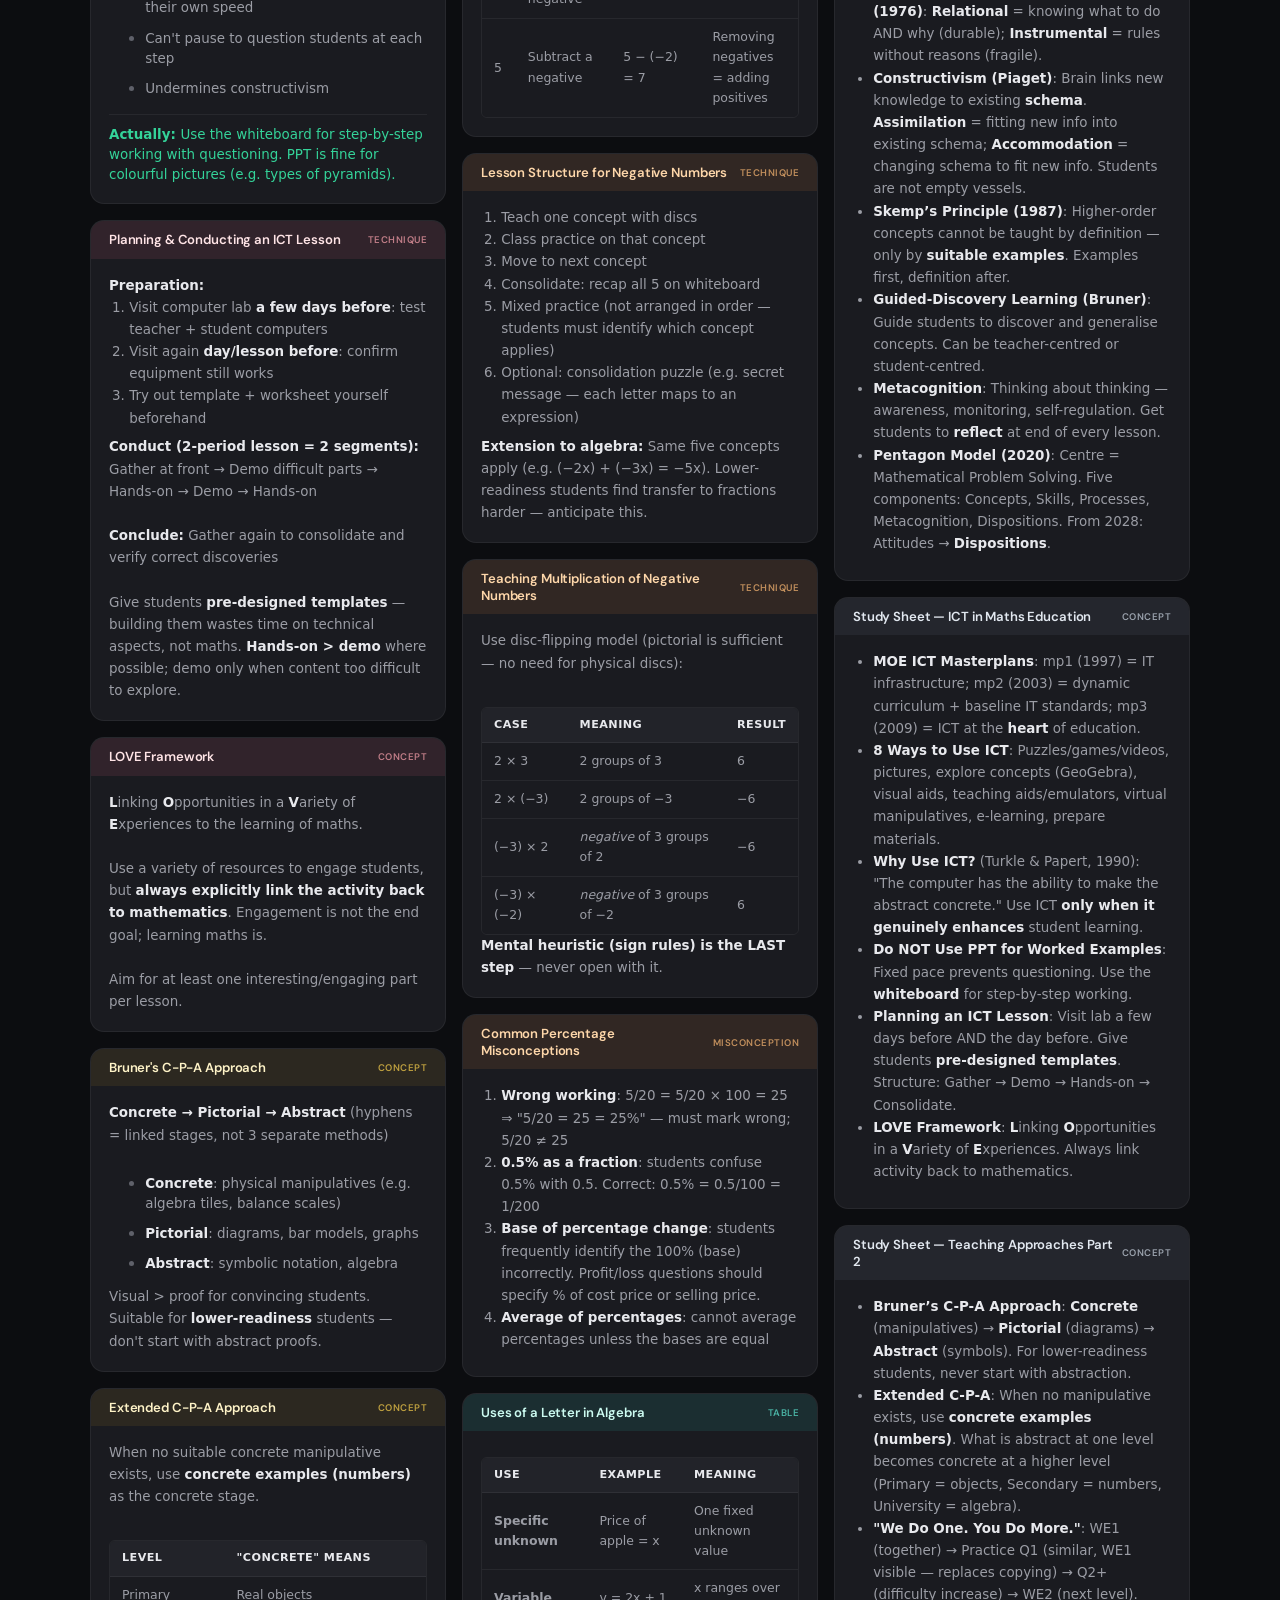
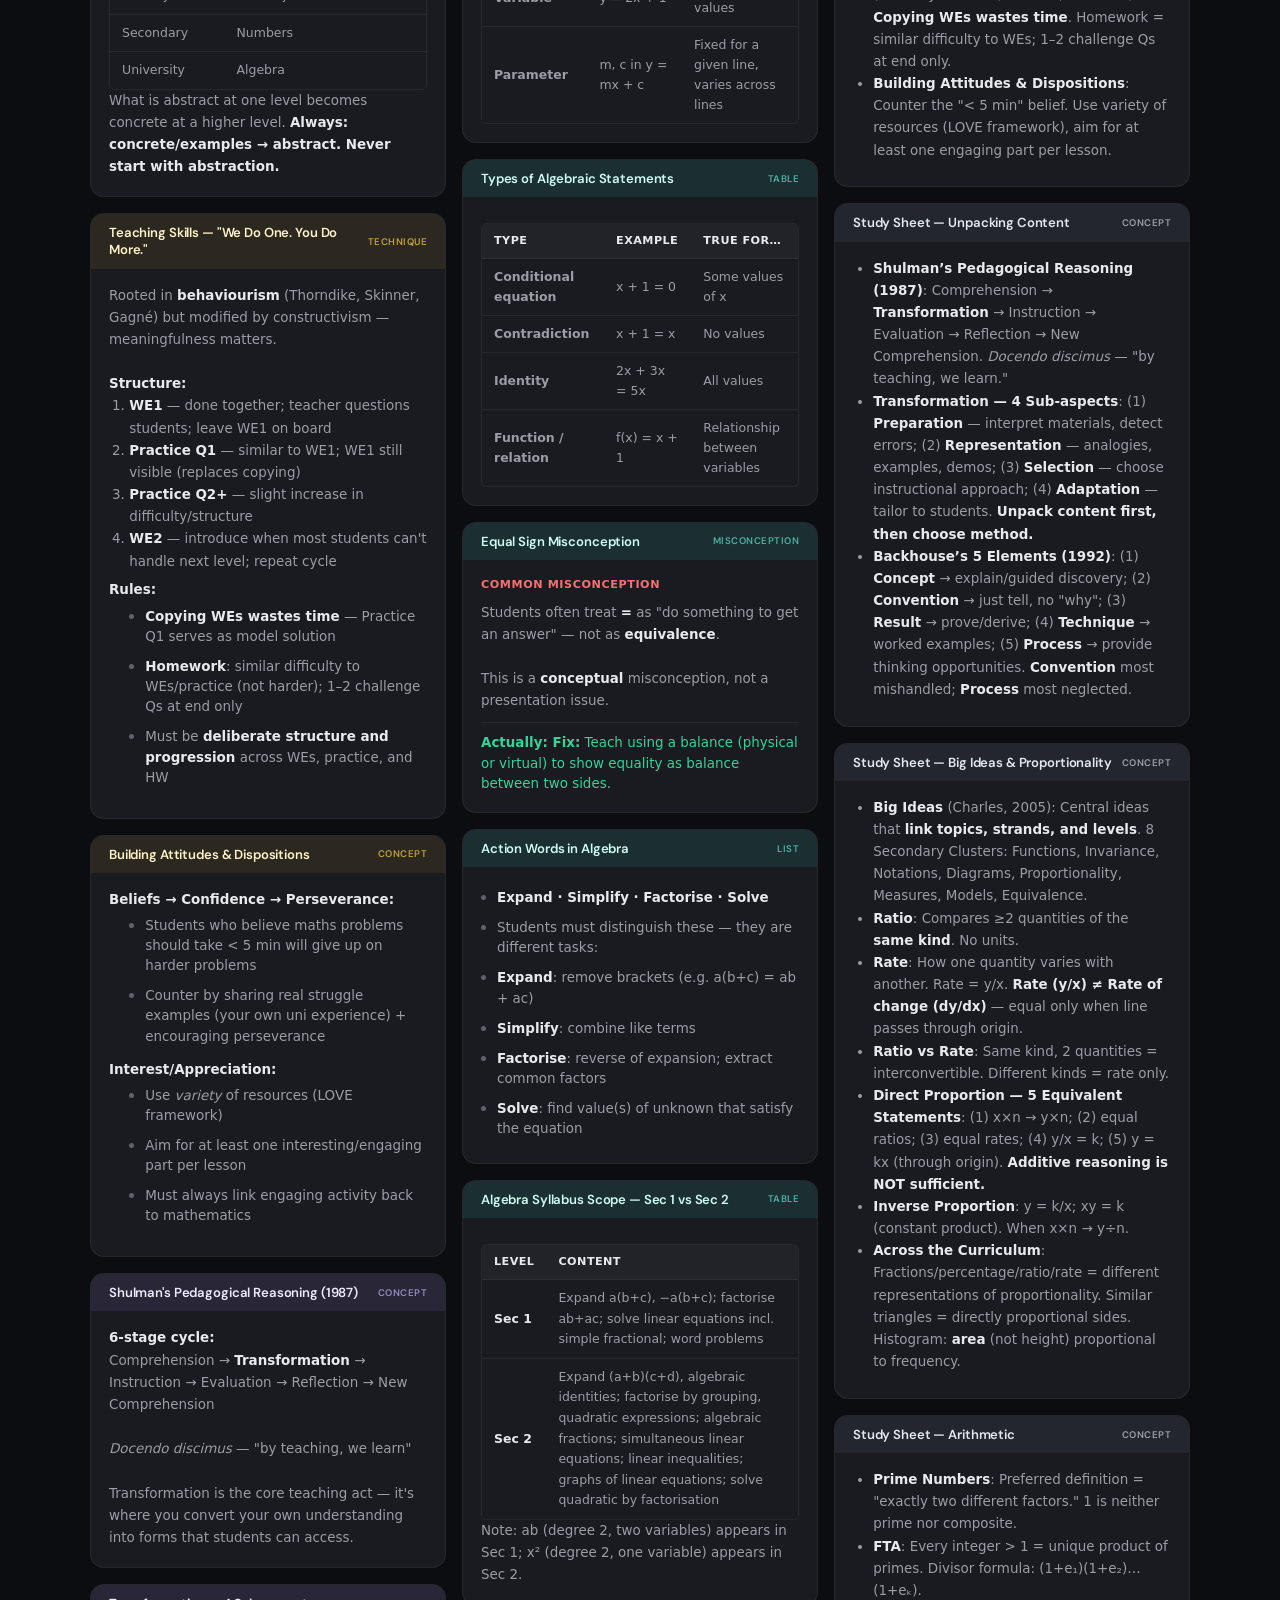
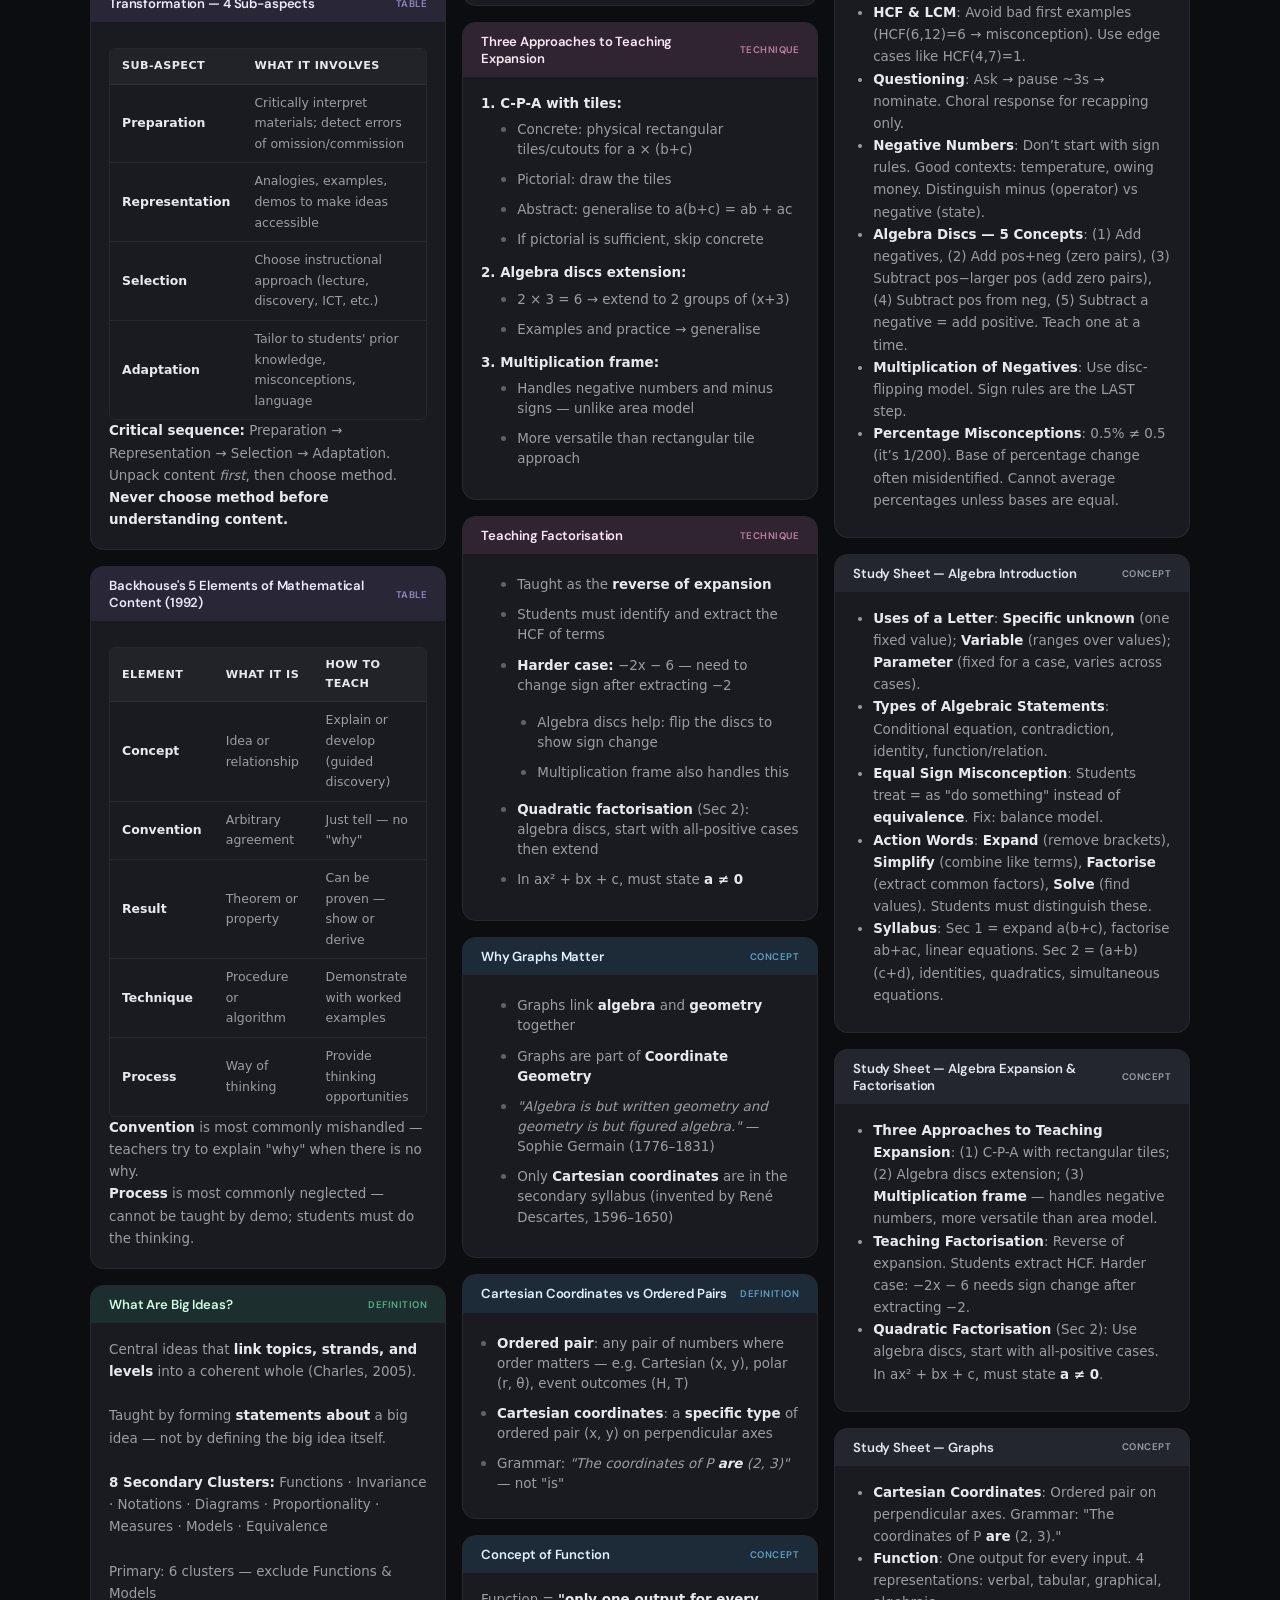
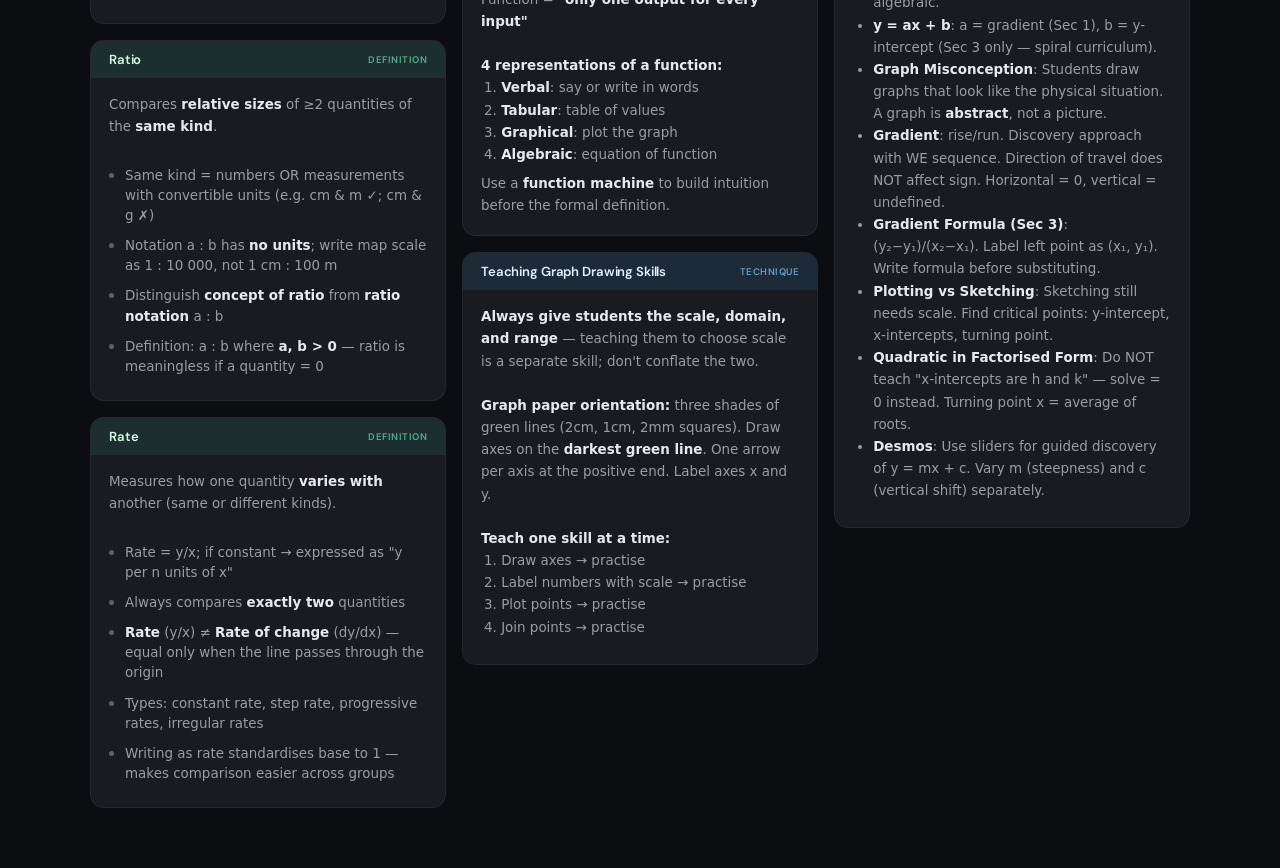
==== commit fbf6dd01: "Replace flashcard mode with spaced-repetition drill" ====
--- a/index.html
+++ b/index.html
@@ -33,8 +33,6 @@
 
   <!-- Chapter tags -->
   <div class="tag-bar" id="chapter-tags"></div>
-  <!-- Type tags -->
-  <div class="tag-bar" id="type-tags"></div>
 
   <div class="results-count" id="results-count"></div>
 
@@ -49,7 +47,7 @@
         <option value="all">All Topics</option>
       </select>
       <span class="fc-counter" id="fc-counter"></span>
-      <button class="btn-ghost" id="fc-shuffle">Shuffle</button>
+      <span class="fc-mastered" id="fc-mastered"></span>
     </div>
     <div class="fc-progress-bar"><div class="fc-progress-fill" id="fc-progress"></div></div>
   </div>
@@ -61,9 +59,16 @@
     <div class="fc-back-text" id="fc-back"></div>
   </div>
 
+  <div class="fc-rating" id="fc-rating">
+    <button class="btn-rating rating-again" id="fc-again">Again</button>
+    <button class="btn-rating rating-hard" id="fc-hard">Hard</button>
+    <button class="btn-rating rating-good" id="fc-good">Good</button>
+    <button class="btn-rating rating-easy" id="fc-easy">Easy</button>
+  </div>
+
   <div class="fc-nav">
-    <button class="btn-secondary" id="fc-prev">&larr; Prev</button>
-    <button class="btn-primary" id="fc-next">Next &rarr;</button>
+    <button class="btn-ghost" id="fc-skip">Skip</button>
+    <button class="btn-ghost" id="fc-reset">Reset</button>
   </div>
 </div>
 
--- a/css/style.css
+++ b/css/style.css
@@ -358,6 +358,10 @@
   line-height: 1.65;
 }
 .card-body strong { color: var(--text); }
+.card-body ol, .card-body ul {
+  margin: 0 0 0.5em;
+  padding-left: 1.5em;
+}
 
 /* ── Card type: Definition ── */
 .card-term {
@@ -660,6 +664,42 @@
   background: var(--surface-3);
 }
 
+.fc-mastered {
+  font-size: 0.8rem;
+  color: var(--correct);
+  font-variant-numeric: tabular-nums;
+}
+
+.fc-rating {
+  display: none;
+  gap: 10px;
+  margin-top: 24px;
+  flex-wrap: wrap;
+  justify-content: center;
+  max-width: 520px;
+  width: 100%;
+}
+
+.btn-rating {
+  padding: 9px 20px;
+  border-radius: 20px;
+  font-size: 0.82rem;
+  font-weight: 600;
+  cursor: pointer;
+  transition: all 0.2s ease;
+  letter-spacing: 0.01em;
+}
+.btn-rating:hover { transform: translateY(-1px); }
+
+.rating-again { background: var(--wrong-dim); color: var(--wrong); border: 1px solid rgba(248,113,113,0.2); }
+.rating-again:hover { background: rgba(248,113,113,0.2); }
+.rating-hard  { background: rgba(251,191,36,0.10); color: var(--close); border: 1px solid rgba(251,191,36,0.2); }
+.rating-hard:hover  { background: rgba(251,191,36,0.20); }
+.rating-good  { background: var(--correct-dim); color: var(--correct); border: 1px solid rgba(52,211,153,0.2); }
+.rating-good:hover  { background: rgba(52,211,153,0.20); }
+.rating-easy  { background: var(--accent-dim); color: var(--accent); border: 1px solid rgba(129,140,248,0.2); }
+.rating-easy:hover  { background: var(--accent-mid); }
+
 .btn-primary {
   background: transparent;
   color: var(--accent);
